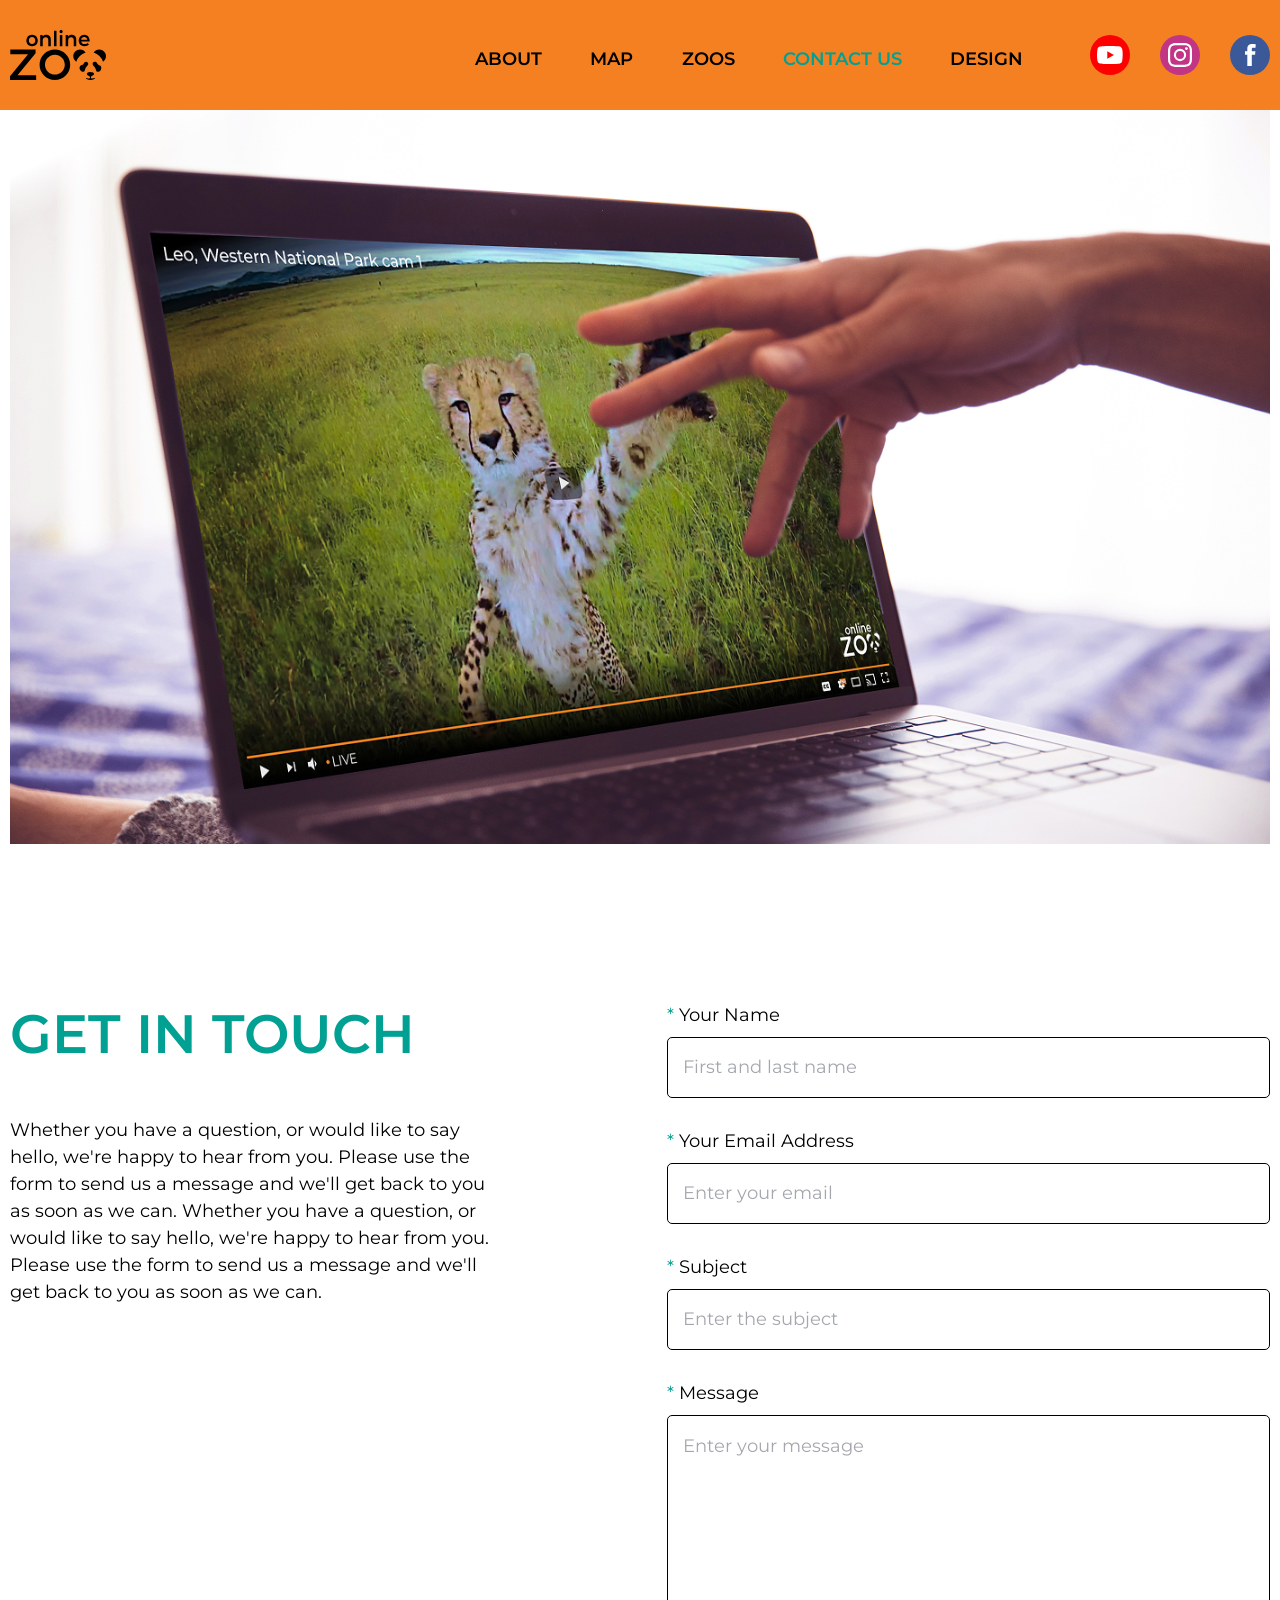
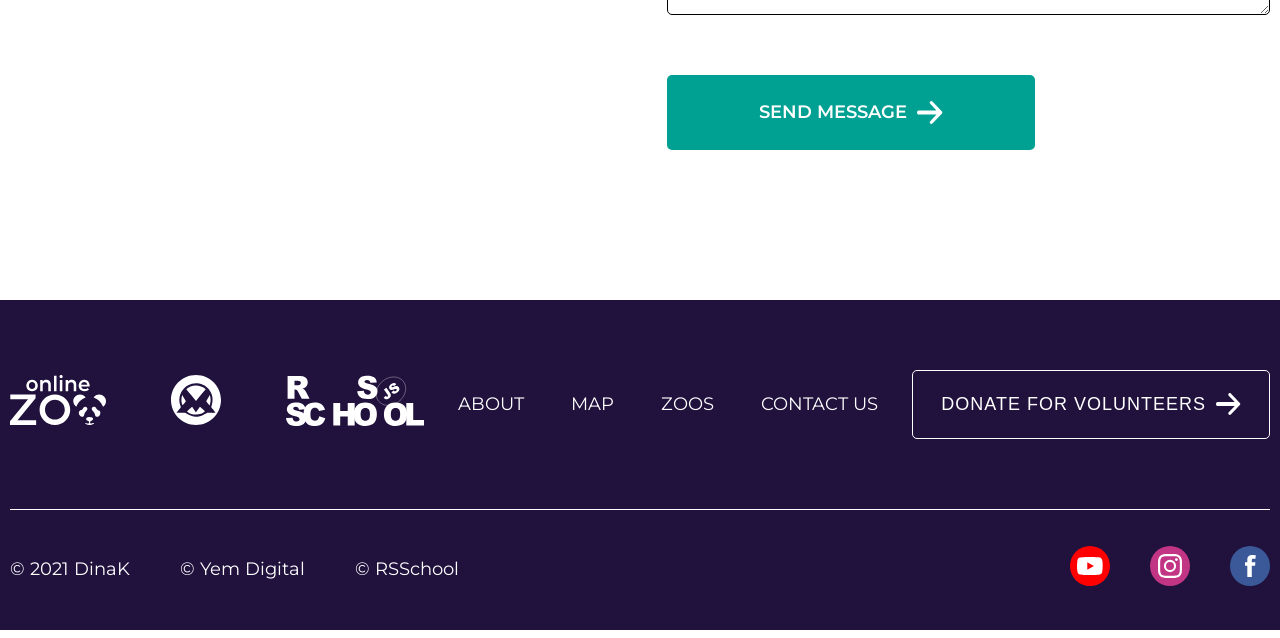
==== online-zoo/pages/contact/index.html @ 474c94c5 "feat: add last page Cear for animals you love with grid. add Map page with pin animals on map. add C" ====
<!doctype html>
<html lang="en">
  <head>
    <meta charset="UTF-8" />
    <meta name="viewport" content="width=device-width, initial-scale=1.0" />
    <link
      rel="shortcut icon"
      href="../../assets/icons/favicon.svg"
      type="image/svg+xml"
    />
    <title>Contact ZOO</title>
    <link rel="preconnect" href="https://fonts.googleapis.com" />
    <link rel="preconnect" href="https://fonts.gstatic.com" crossorigin />
    <link
      href="https://fonts.googleapis.com/css2?family=Inter:opsz,wght@14..32,600&family=Montserrat+Alternates:wght@800&family=Montserrat:wght@100..900&display=swap"
      rel="stylesheet"
    />
    <link rel="stylesheet" href="style.css" />
  </head>
  <body>
    <div class="wrapper">
      <header class="header">
        <div class="container">
          <div class="header__inner">
            <a class="logo-top" href="../../pages/landing/index.html">
              <img
                src="../../assets/icons/logo.svg"
                alt="online ZOO logo with a panda's face"
              />
            </a>
            <nav class="menu">
              <ul class="menu__list">
                <li class="menu__list-item">
                  <a
                    href="../../pages/landing/index.html"
                    class="menu__list-link"
                    >About</a
                  >
                </li>
                <li class="menu__list-item">
                  <a href="../../pages/map/index.html" class="menu__list-link"
                    >map</a
                  >
                </li>
                <li class="menu__list-item">
                  <a href="../../pages/zoos/index.html" class="menu__list-link"
                    >Zoos</a
                  >
                </li>
                <li class="menu__list-item">
                  <a href="#" class="menu__list-link menu__list-link--active"
                    >Contact us</a
                  >
                </li>
                <li class="menu__list-item">
                  <a
                    href="https://www.figma.com/file/lnK11foY8Aoa6oOlDXovVN/Online-ZOO-Project?node-id=0%3A1"
                    class="menu__list-link"
                    >Design</a
                  >
                </li>
              </ul>
            </nav>
            <ul class="socials-list">
              <li class="socials__list-item">
                <a
                  href="https://youtu.be/pb-j3svRQLI?si=8g6l1SPLRpUy8K3H"
                  class="socials__list-link"
                >
                  <img
                    class="socials__list-img"
                    src="/online-zoo/assets/icons/youtube.svg"
                    alt="Youtube icon"
                  />
                </a>
              </li>
              <li class="socials__list-item">
                <a href="#" class="socials__list-link">
                  <img
                    class="socials__list-img"
                    src="/online-zoo/assets/icons/instagram.svg"
                    alt="Instagram icon"
                  />
                </a>
              </li>
              <li class="socials__list-item">
                <a href="#" class="socials__list-link">
                  <img
                    class="socials__list-img"
                    src="/online-zoo/assets/icons/facebook.svg"
                    alt="Facebook icon"
                  />
                </a>
              </li>
            </ul>
          </div>
        </div>
      </header>
      <main class="main">
        <section class="contact-section">
          <div class="container">
            <img
              class="contact-section__img"
              src="../../assets/images/touch_the_animal_Contact.jpg"
              alt="human hand touches a laptop's screen with an animal displayed"
            />
            <div class="contact-grid">
              <div class="contact-info">
                <h1 class="contact-section__title">GET IN TOUCH</h1>
                <p class="contact-description">
                  Whether you have a question, or would like to say hello, we're
                  happy to hear from you. Please use the form to send us a
                  message and we'll get back to you as soon as we can. Whether
                  you have a question, or would like to say hello, we're happy
                  to hear from you. Please use the form to send us a message and
                  we'll get back to you as soon as we can.
                </p>
              </div>

              <form class="contact-form">
                <div class="form-group">
                  <label for="name"><span>*</span> Your Name</label>
                  <input
                    type="text"
                    id="name"
                    placeholder="First and last name"
                    required
                  />
                </div>

                <div class="form-group">
                  <label for="email"><span>*</span> Your Email Address</label>
                  <input
                    type="email"
                    id="email"
                    placeholder="Enter your email"
                    required
                  />
                </div>

                <div class="form-group">
                  <label for="subject"><span>*</span> Subject</label>
                  <input
                    type="text"
                    id="subject"
                    placeholder="Enter the subject"
                    required
                  />
                </div>

                <div class="form-group">
                  <label for="message"><span>*</span> Message</label>
                  <textarea
                    id="message"
                    rows="8"
                    placeholder="Enter your message"
                    required
                  ></textarea>
                </div>

                <button type="submit" class="submit-btn">
                  SEND MESSAGE
                  <svg
                    class="card-content__svg"
                    width="26"
                    height="23"
                    viewBox="0 0 25 22"
                    fill="none"
                    xmlns="http://www.w3.org/2000/svg"
                  >
                    <path
                      fill-rule="evenodd"
                      clip-rule="evenodd"
                      d="M13.2098 0.119971C13.0277 0.199174 12.8622 0.315255 12.7229 0.461565C12.5833 0.607505 12.4725 0.780876 12.397 0.971748C12.3214 1.16262 12.2825 1.36724 12.2825 1.57389C12.2825 1.78055 12.3214 1.98517 12.397 2.17604C12.4725 2.36691 12.5833 2.54028 12.7229 2.68622L18.7506 9H1.6C1.17565 9 0.768688 9.21071 0.468629 9.58579C0.168571 9.96086 0 10.4696 0 11C0 11.5304 0.168571 12.0391 0.468629 12.4142C0.768688 12.7893 1.17565 13 1.6 13H18.7514L12.7229 19.3146C12.4414 19.6096 12.2833 20.0097 12.2833 20.4269C12.2833 20.8441 12.4414 21.2443 12.7229 21.5393C13.0045 21.8343 13.3863 22 13.7845 22C14.1826 22 14.5645 21.8343 14.846 21.5393L23.842 12.1127C23.9816 11.9668 24.0924 11.7934 24.168 11.6026C24.2436 11.4117 24.2825 11.2071 24.2825 11.0004C24.2825 10.7938 24.2436 10.5891 24.168 10.3983C24.0924 10.2074 23.9816 10.034 23.842 9.88808L14.846 0.461565C14.7067 0.315255 14.5413 0.199174 14.3591 0.119971C14.177 0.0407677 13.9817 0 13.7845 0C13.5873 0 13.392 0.0407677 13.2098 0.119971Z"
                      fill="#FFF"
                    ></path>
                  </svg>
                </button>
              </form>
            </div>
          </div>
        </section>
      </main>
      <footer class="footer">
        <div class="container">
          <div class="footer__inner-top">
            <div class="logo-group">
              <ul class="logo-group__list">
                <li class="logo-group__list-item">
                  <a class="logo-group__list-link" href="#">
                    <img
                      src="../../assets/icons/logo-footer.svg"
                      alt="online ZOO logo with a panda's face"
                    />
                  </a>
                </li>
                <li class="logo-group__list-item">
                  <a class="logo-group__list-link" href="#">
                    <img
                      src="../../assets/icons/yem-digital.svg"
                      alt="Yem digital logo"
                    />
                  </a>
                </li>
                <li class="logo-group__list-item">
                  <a class="logo-group__list-link" href="#">
                    <img
                      class="logo-group__rs-link"
                      src="../../assets/icons/rs_school_js-logo.svg"
                      alt="RS SCHOOL logo"
                    />
                  </a>
                </li>
              </ul>
            </div>
            <nav class="footer-menu">
              <ul class="footer-menu__list">
                <li class="footer-menu__list-item">
                  <a
                    href="../../pages/landing/index.html"
                    class="footer-menu__list-link"
                    >About</a
                  >
                </li>
                <li class="footer-menu__list-item">
                  <a
                    href="../../pages/map/index.html"
                    class="footer-menu__list-link"
                    >map</a
                  >
                </li>
                <li class="footer-menu__list-item">
                  <a
                    href="../../pages/zoos/index.html"
                    class="footer-menu__list-link"
                    >Zoos</a
                  >
                </li>
                <li class="footer-menu__list-item">
                  <a href="#" class="footer-menu__list-link">Contact us</a>
                </li>
              </ul>
            </nav>
            <button class="donate-volonteers-btn" type="button">
              donate for volunteers
              <svg
                width="25"
                height="22"
                viewBox="0 0 25 22"
                fill="none"
                xmlns="http://www.w3.org/2000/svg"
              >
                <path
                  fill-rule="evenodd"
                  clip-rule="evenodd"
                  d="M13.2098 0.119971C13.0277 0.199174 12.8622 0.315255 12.7229 0.461565C12.5833 0.607505 12.4725 0.780876 12.397 0.971748C12.3214 1.16262 12.2825 1.36724 12.2825 1.57389C12.2825 1.78055 12.3214 1.98517 12.397 2.17604C12.4725 2.36691 12.5833 2.54028 12.7229 2.68622L18.7506 9H1.6C1.17565 9 0.768688 9.21071 0.468629 9.58579C0.168571 9.96086 0 10.4696 0 11C0 11.5304 0.168571 12.0391 0.468629 12.4142C0.768688 12.7893 1.17565 13 1.6 13H18.7514L12.7229 19.3146C12.4414 19.6096 12.2833 20.0097 12.2833 20.4269C12.2833 20.8441 12.4414 21.2443 12.7229 21.5393C13.0045 21.8343 13.3863 22 13.7845 22C14.1826 22 14.5645 21.8343 14.846 21.5393L23.842 12.1127C23.9816 11.9668 24.0924 11.7934 24.168 11.6026C24.2436 11.4117 24.2825 11.2071 24.2825 11.0004C24.2825 10.7938 24.2436 10.5891 24.168 10.3983C24.0924 10.2074 23.9816 10.034 23.842 9.88808L14.846 0.461565C14.7067 0.315255 14.5413 0.199174 14.3591 0.119971C14.177 0.0407677 13.9817 0 13.7845 0C13.5873 0 13.392 0.0407677 13.2098 0.119971Z"
                  fill="white"
                />
              </svg>
            </button>
          </div>
          <div class="footer__inner-bottom">
            <ul class="copy-list">
              <li class="copy-list__item">© 2021 DinaK</li>
              <li class="copy-list__item">© Yem Digital</li>
              <li class="copy-list__item">© RSSchool</li>
            </ul>
            <ul class="socials-list socials-list--gap">
              <li class="socials__list-item">
                <a
                  href="https://youtu.be/pb-j3svRQLI?si=8g6l1SPLRpUy8K3H"
                  class="socials__list-link"
                >
                  <img
                    class="socials__list-img"
                    src="/online-zoo/assets/icons/youtube.svg"
                    alt="Youtube icon"
                  />
                </a>
              </li>
              <li class="socials__list-item">
                <a href="#" class="socials__list-link">
                  <img
                    class="socials__list-img"
                    src="/online-zoo/assets/icons/instagram.svg"
                    alt="Instagram icon"
                  />
                </a>
              </li>
              <li class="socials__list-item">
                <a href="#" class="socials__list-link">
                  <img
                    class="socials__list-img"
                    src="/online-zoo/assets/icons/facebook.svg"
                    alt="Facebook icon"
                  />
                </a>
              </li>
            </ul>
          </div>
        </div>
      </footer>
    </div>

    <script src="../landing/script.js"></script>
  </body>
</html>
---- online-zoo/pages/contact/style.css ----
:root {
  --main-ff: "Montserrat", sans-serif;
  --second-ff: "Montserrat Alternates", sans-serif;
  --third-ff: "Inter", sans-serif;
  --main-text-color: #000;
  --secondary-text-color: #fff;
  --back-section-color: #20113d;
  --main-accent-color: #f58021;
  --hover-main-accent-color: #d26004;
  --main-heading-color: #00a092;
  --primary-active-color: #00a092; /* Charakterystyczny morski kolor z obrazka */
  --text-color: #a4a8ae;
  --label-color: #333;
  --primary-active-shadow: #05786e;
  --border-color: #000;
}

html {
  box-sizing: border-box;
  scroll-behavior: smooth;
}

*,
*::after,
*::before {
  box-sizing: inherit;
}

a {
  color: inherit;
  text-decoration: none;
}

ul,
ol {
  list-style-type: none;
  margin: 0;
  padding: 0;
}

h1,
h2,
h3,
h4,
p {
  margin: 0;
}

body {
  font-family: var(--main-ff);
  font-optical-sizing: auto;
  font-size: 1.125rem;
  font-weight: 400;
  font-style: normal;
  line-height: 1.5;
  color: var(--main-text-color);
  margin: 0;
}

.container {
  max-width: 1420px;
  padding: 0 10px;
  margin: 0 auto;
}

.wrapper {
  display: flex;
  flex-direction: column;
  min-height: 100%;
}

/* HEADER */

.header {
  background-color: var(--main-accent-color);
  position: absolute;
  top: 0;
  left: 0;
  width: 100%;
  padding-top: 30px;
  padding-bottom: 30px;
  max-height: 110px;
}

.header__inner {
  display: flex;
  align-items: center;
}

.menu {
  margin-left: auto;
  margin-right: 4.1875rem;
}

.menu__list {
  display: flex;
  gap: 3.015625rem;
}

.menu__list-link {
  text-transform: uppercase;
  font-weight: 600;
  transition: transform 0.3s ease-in-out;
}

.menu__list-link:hover {
  color: var(--main-heading-color);
}

.menu__list-link--active {
  color: var(--main-heading-color);
}

.socials-list {
  display: flex;
  gap: 1.875rem;
}

.socials__list-link {
  transition: transform 0.3s ease-in-out;
}

.socials__list-img {
  width: 2.5rem;
  height: 2.5rem;
}

.socials__list-img:hover {
  transform: scale(1.05);
}

/*\ HEADER \*/

.main {
  flex-grow: 1;
}

/* CONTACT US SECTION */

.contact-section {
  margin-top: 110px;
}

.contact-section__img {
  margin-bottom: 150px;
  max-width: 100%;
}

.contact-grid {
  display: grid;
  grid-template-columns: 4.8fr 6fr;
  margin-bottom: 150px;
  gap: 175px;
  align-items: start;
}

.contact-section__title {
  padding-bottom: 51px;
  font-size: 54px;
  font-weight: 600;
  color: var(--main-heading-color);
  text-transform: uppercase;
  line-height: 1.2;
}

.contact-description {
  line-height: 1.5;
  color: var(--main-text-color);
  font-size: 18px;
}

.contact-form {
  display: flex;
  flex-direction: column;
  gap: 30px;
}

.form-group {
  display: flex;
  flex-direction: column;
  gap: 8px;
}

.form-group label {
  font-size: 18px;
  color: var(--main-text-color);
}

.form-group label span {
  color: var(--primary-active-color);
}

input,
textarea {
  width: 100%;
  padding: 19px 15px;
  border: 1px solid var(--main-text-color);
  border-radius: 5px;
  font-size: 18px;
  outline: none;
  transition: border-color 0.3s;
}

input::placeholder,
textarea::placeholder {
  color: var(--text-color);
  font-size: 18px;
  font-family: var(--main-ff);
}

input:focus,
textarea:focus {
  border-color: var(--primary-active-color);
  box-shadow: 0px 0px 12px -4px var(--primary-active-color);
}

input:user-invalid,
textarea:user-invalid {
  border: 2px solid #f58021 !important;
  background-color: rgba(245, 128, 33, 0.2);
  box-shadow: 0px 0px 12px -4px #f58021;
}

.submit-btn {
  background-color: var(--primary-active-color);
  color: white;
  border: none;
  padding: 26px 92px;
  font-size: 18px;
  font-weight: 600;
  font-family: Montserrat;
  border-radius: 5px;
  cursor: pointer;
  display: flex;
  align-items: center;
  justify-content: center;
  gap: 10px;
  margin-top: 30px;
  width: fit-content;
  transition:
    background 0.3s,
    transform 0.2s;
}

.submit-btn:hover {
  background-color: var(--primary-active-shadow);
  box-shadow: 0px 0px 12px -4px var(--primary-active-shadow);
}

.submit-btn:active {
  transform: scale(0.98);
}

/* responsive design  */
@media (max-width: 1201px) {
  .contact-grid {
    grid-template-columns: 1fr;
    gap: 40px;
  }

  .contact-info {
    text-align: center;
  }

  .contact-title {
    font-size: 32px;
  }
}

/*\ CONTACT US SECTION \*/

/* FOOTER */
.footer {
  background-color: var(--back-section-color);
  padding: 70px 0 36px 0;
  color: var(--secondary-text-color);
}

.footer__inner-top {
  margin-bottom: 70px;
  display: flex;
  align-items: center;
  justify-content: space-between;
}

.footer-menu {
  text-transform: uppercase;
}

.footer-menu__list {
  display: flex;
  gap: 47px;
}

.footer-menu__list-link:hover {
  color: var(--main-heading-color);
}

.logo-group__rs-link {
  max-width: 138px;
  width: 100%;
}

.logo-group__list {
  display: flex;
  align-items: center;
  gap: 65px;
}

.donate-volonteers-btn {
  text-transform: uppercase;
  background-color: transparent;
  color: white;
  padding: 15px 28px;
  border: 1px solid #fff;
  border-radius: 5px;
  font-size: 18px;
  cursor: pointer;
  display: flex;
  align-items: center;
  gap: 10px;
  letter-spacing: 1px;
  transition: background 0.3s;
  height: 69px;
}

.donate-volonteers-btn:hover {
  background-color: var(--main-heading-color);
}

.footer__inner-bottom {
  border-top: 1px solid #ffff;
  display: flex;
  align-items: center;
  padding-top: 36px;
  justify-content: space-between;
}

.copy-list {
  display: flex;
  gap: 50px;
}

.socials-list--gap {
  gap: 40px;
}

/*\ FOOTER \*/
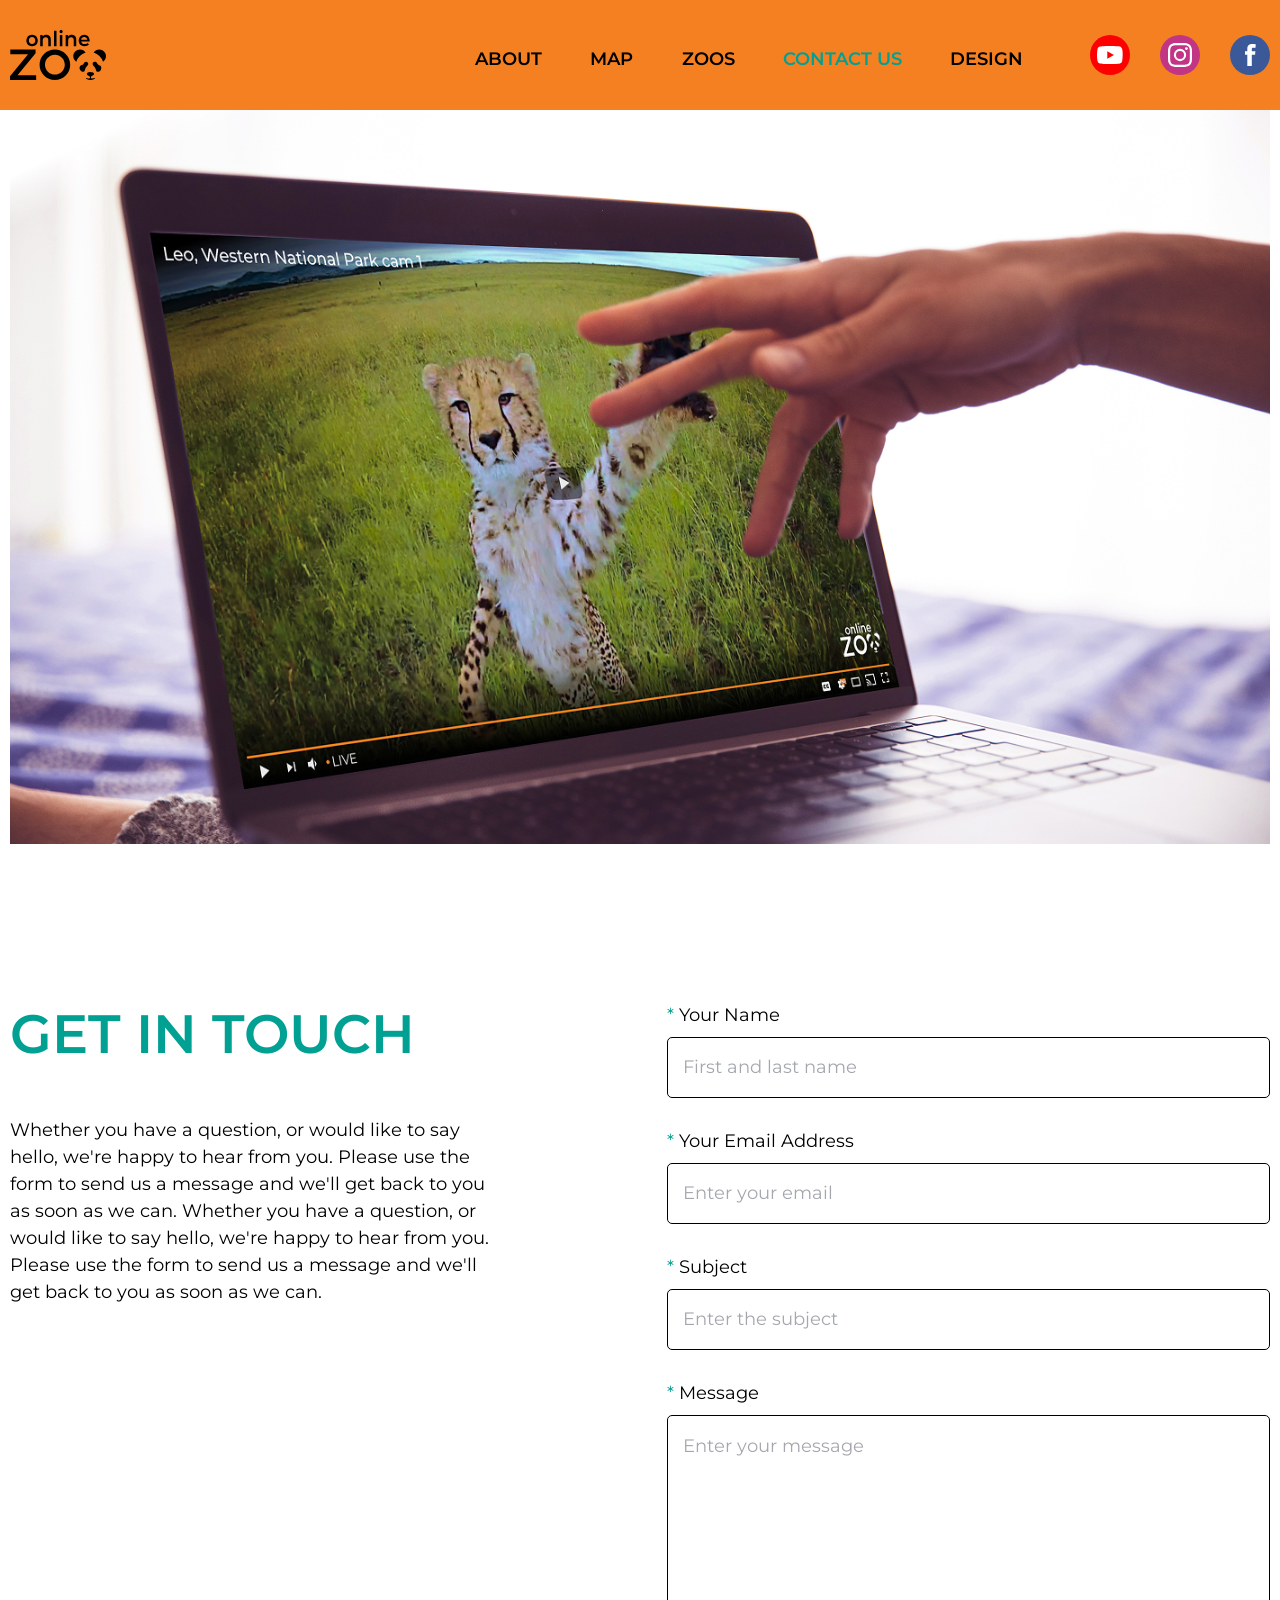
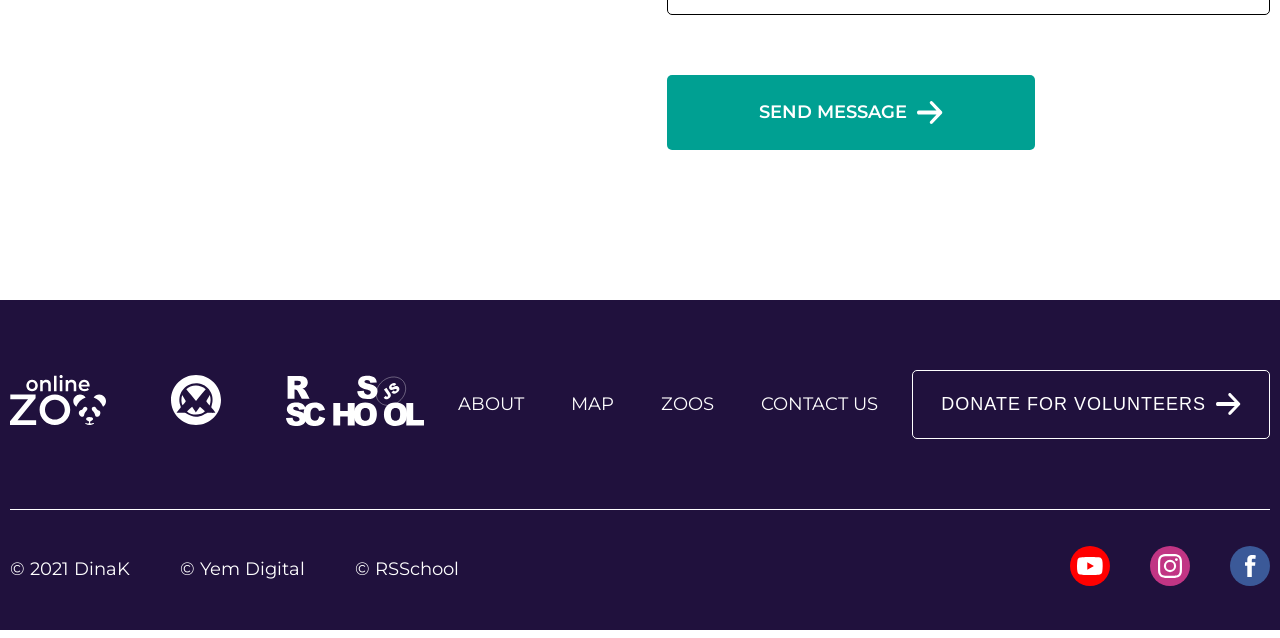
==== commit 9e601aea: "fix: in the Contact page add an orange fault text to the form. change Pets slider from flex to grid," ====
--- a/online-zoo/pages/contact/index.html
+++ b/online-zoo/pages/contact/index.html
@@ -69,25 +69,29 @@
                 >
                   <img
                     class="socials__list-img"
-                    src="/online-zoo/assets/icons/youtube.svg"
+                    src="../../assets/icons/youtube.svg"
                     alt="Youtube icon"
                   />
                 </a>
               </li>
               <li class="socials__list-item">
-                <a href="#" class="socials__list-link">
-                  <img
-                    class="socials__list-img"
-                    src="/online-zoo/assets/icons/instagram.svg"
+                <a
+                  href="https://www.instagram.com
+"
+                  class="socials__list-link"
+                >
+                  <img
+                    class="socials__list-img"
+                    src="../../assets/icons/instagram.svg"
                     alt="Instagram icon"
                   />
                 </a>
               </li>
               <li class="socials__list-item">
-                <a href="#" class="socials__list-link">
-                  <img
-                    class="socials__list-img"
-                    src="/online-zoo/assets/icons/facebook.svg"
+                <a href="https://www.facebook.com/" class="socials__list-link">
+                  <img
+                    class="socials__list-img"
+                    src="../../assets/icons/facebook.svg"
                     alt="Facebook icon"
                   />
                 </a>
@@ -126,6 +130,7 @@
                     placeholder="First and last name"
                     required
                   />
+                  <span class="form-error">Field is required</span>
                 </div>
 
                 <div class="form-group">
@@ -136,6 +141,7 @@
                     placeholder="Enter your email"
                     required
                   />
+                  <span class="form-error">Field is required</span>
                 </div>
 
                 <div class="form-group">
@@ -146,6 +152,7 @@
                     placeholder="Enter the subject"
                     required
                   />
+                  <span class="form-error">Field is required</span>
                 </div>
 
                 <div class="form-group">
@@ -156,6 +163,7 @@
                     placeholder="Enter your message"
                     required
                   ></textarea>
+                  <span class="form-error">Field is required</span>
                 </div>
 
                 <button type="submit" class="submit-btn">
@@ -273,25 +281,29 @@
                 >
                   <img
                     class="socials__list-img"
-                    src="/online-zoo/assets/icons/youtube.svg"
+                    src="../../assets/icons/youtube.svg"
                     alt="Youtube icon"
                   />
                 </a>
               </li>
               <li class="socials__list-item">
-                <a href="#" class="socials__list-link">
-                  <img
-                    class="socials__list-img"
-                    src="/online-zoo/assets/icons/instagram.svg"
+                <a
+                  href="https://www.instagram.com
+"
+                  class="socials__list-link"
+                >
+                  <img
+                    class="socials__list-img"
+                    src="../../assets/icons/instagram.svg"
                     alt="Instagram icon"
                   />
                 </a>
               </li>
               <li class="socials__list-item">
-                <a href="#" class="socials__list-link">
-                  <img
-                    class="socials__list-img"
-                    src="/online-zoo/assets/icons/facebook.svg"
+                <a href="https://www.facebook.com/" class="socials__list-link">
+                  <img
+                    class="socials__list-img"
+                    src="../../assets/icons/facebook.svg"
                     alt="Facebook icon"
                   />
                 </a>
@@ -302,6 +314,6 @@
       </footer>
     </div>
 
-    <script src="../landing/script.js"></script>
+    <script src="script.js"></script>
   </body>
 </html>
--- a/online-zoo/pages/contact/style.css
+++ b/online-zoo/pages/contact/style.css
@@ -199,6 +199,7 @@
   font-size: 18px;
   outline: none;
   transition: border-color 0.3s;
+  resize: none;
 }
 
 input::placeholder,
@@ -219,6 +220,17 @@
   border: 2px solid #f58021 !important;
   background-color: rgba(245, 128, 33, 0.2);
   box-shadow: 0px 0px 12px -4px #f58021;
+}
+
+.form-error {
+  display: none;
+  font-size: 18px;
+  line-height: 150%;
+  color: var(--main-accent-color);
+}
+.form-group input:user-invalid ~ .form-error,
+.form-group textarea:user-invalid ~ .form-error {
+  display: block;
 }
 
 .submit-btn {
